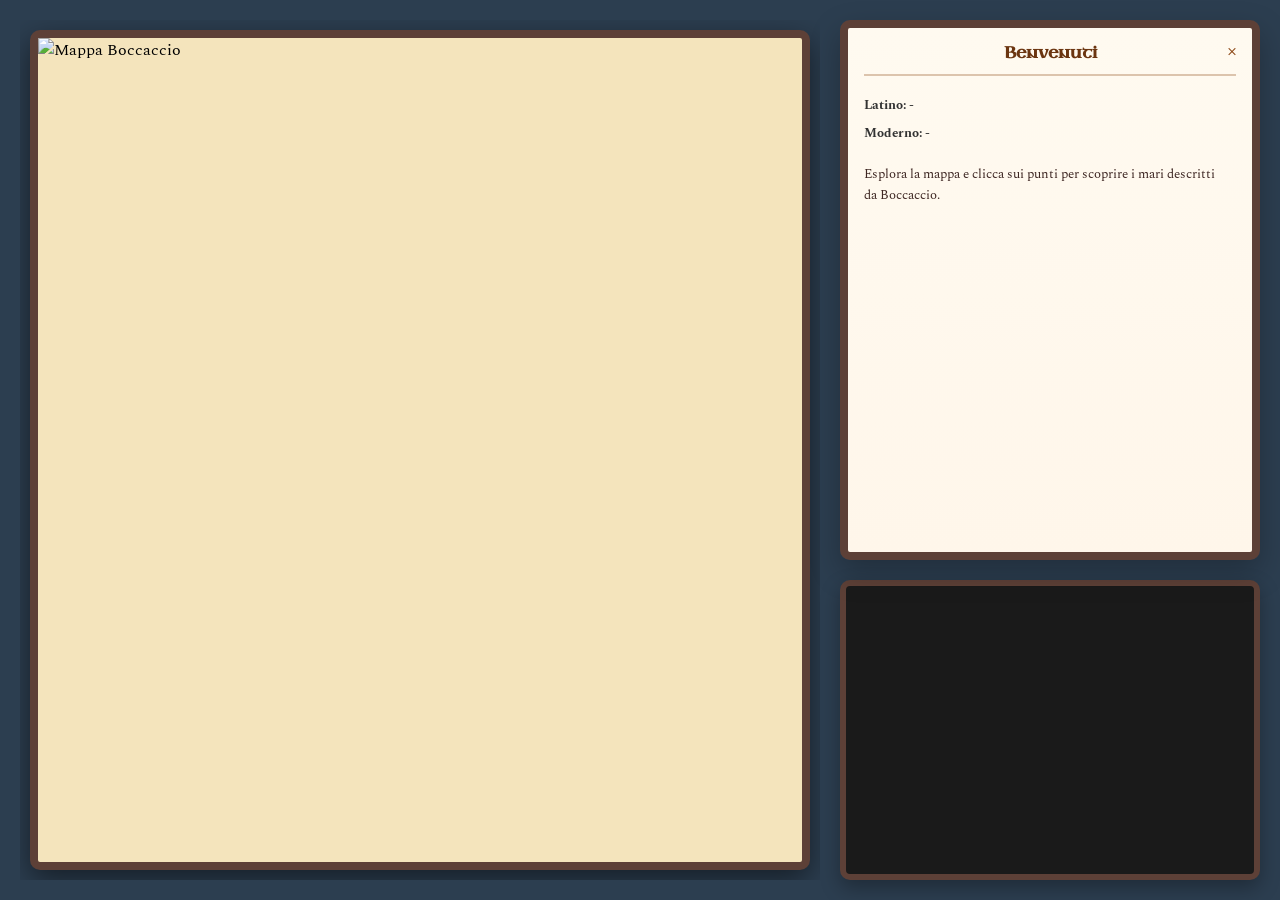
==== index.html @ 7c8deca6 "migliorie estetiche" ====
<!DOCTYPE html>
<html lang="it">
<head>
    <meta charset="UTF-8">
    <title>I Mari di Boccaccio</title>
    <link rel="stylesheet" href="style.css">
    <link rel="stylesheet" href="https://unpkg.com/leaflet@1.9.4/dist/leaflet.css" />
    <script src="https://unpkg.com/leaflet@1.9.4/dist/leaflet.js"></script>
    <script src="https://unpkg.com/@panzoom/panzoom@4.5.1/dist/panzoom.min.js"></script>
    <script src="https://cdnjs.cloudflare.com/ajax/libs/PapaParse/5.3.2/papaparse.min.js"></script>
    <style>
        /* Stile per il tasto torna indietro sopra la mappa */
        #btn-back-map {
            position: absolute;
            top: 20px;
            left: 20px;
            z-index: 100;
            background: linear-gradient(180deg,#8b4513,#6b3510);
            color: white;
            border: 2px solid #f4e4bc;
            padding: 10px 15px;
            cursor: pointer;
            display: none;
            font-family: 'Georgia', serif;
            box-shadow: 0 6px 18px rgba(0,0,0,0.45);
            border-radius: 6px;
        }
        #btn-back-map:hover { background: linear-gradient(180deg,#a0522d,#7a3f16); }
        
        /* Stile per i PIN (punti) sulla mappa */
        .map-pin {
            fill: #ff5a5f;
            stroke: #fff;
            stroke-width: 2;
            cursor: pointer;
            transition: transform 0.18s ease, filter 0.18s ease, stroke-width 0.12s ease;
            transform-box: fill-box;
            transform-origin: center;
            filter: drop-shadow(0 6px 10px rgba(0,0,0,0.35));
        }
        .map-pin:hover {
            transform: translateY(-4px) scale(1.18);
            fill: #ffd166;
            stroke-width: 2.6;
            filter: drop-shadow(0 10px 18px rgba(0,0,0,0.45));
        }
        @keyframes pinPulse {
            0% { transform: scale(1); opacity: 1; }
            70% { transform: scale(1.5); opacity: 0; }
            100% { transform: scale(1.5); opacity: 0; }
        }
        .map-pin.pulse-ring { animation: pinPulse 1.6s ease-out infinite; }

        /* Stile per le aree interne */
        .area-interna {
            fill: rgba(52, 152, 219, 0.28);
            stroke: #1f78b4;
            stroke-width: 1.4;
            cursor: pointer;
            transition: fill 0.18s ease, stroke 0.18s ease;
        }
        .area-interna:hover { fill: rgba(52, 152, 219, 0.6); }

        /* Modal styling: più compatto con testi più piccoli */
        #info-modal .modal-content {
            background: linear-gradient(#fffaf0,#fff6ea);
            border-radius: 10px;
            padding: 14px 16px;
            box-shadow: 0 12px 30px rgba(0,0,0,0.25);
            font-size: 13px;
            line-height: 1.38;
            color: #333;
        }
        #info-modal .modal-content h2 { font-size: 16px; margin: 0 0 6px 0; color:#6b3510; }
        #info-modal .modal-content p { font-size: 13px; margin: 6px 0; }
        #info-modal .pergamena-body p { font-size: 13px; }
        #citazioni-container p { font-size: 13px; }
        .scroll-text { max-height: 240px; overflow-y: auto; padding-right: 6px; }
        .close-x { font-size: 20px; cursor: pointer; color:#8b4513; }
    </style>
</head>
<body>

    <div class="dashboard">
        <div class="left-side">
            <div class="map-container" id="cont-boccaccio">
                <button id="btn-back-map" onclick="tornaAlLivelloPrincipale()">⬅ Torna alla mappa generale</button>
                <div id="scene-boccaccio">
                    <img src="assets/mediterraneo.png" alt="Mappa Boccaccio">
                    <svg id="svg-boccaccio" viewBox="0 0 1000 1000" preserveAspectRatio="none"></svg>
                </div>
            </div>
        </div>

        <div class="right-side">
            <div id="info-modal" class="info-panel active"> <div class="modal-content">
                    <span class="close-x" onclick="chiudiModale()">&times;</span>
                    <h2 id="m-nome">Benvenuti</h2>
                    <div class="pergamena-body">
                        <p id="m-info-extra" style="margin: 5px 0; font-weight: bold; color: #8b4513;"></p>
                        <p style="margin: 5px 0;"><strong>Latino:</strong> <span id="m-lat">-</span></p>
                        <p style="margin: 5px 0;"><strong>Moderno:</strong> <span id="m-mod">-</span></p>
                        
                        <div id="citazioni-container" class="scroll-text">
                            <p id="m-desc">Esplora la mappa e clicca sui punti per scoprire i mari descritti da Boccaccio.</p>
                        </div>
                        
                        <div id="sub-menu-container" style="margin-top:20px; text-align:center;"></div>
                    </div>
                </div>
            </div>

            <div class="modern-map-box">
                <div id="modern-map"></div>
            </div>
        </div>
    </div>

    <script src="script.js"></script>
</body>
</html>
---- style.css ----
/* 1. IMPORTAZIONE FONT E RESET */
@import url('https://fonts.googleapis.com/css2?family=Spectral:ital,wght@0,400;0,700;1,400&family=Uncial+Antiqua&display=swap');

* {
    box-sizing: border-box;
}

body { 
    margin: 0; 
    font-family: 'Spectral', serif; 
    background: #2c3e50; 
    height: 100vh;
    width: 100vw;
    overflow: hidden; 
}

/* 2. LAYOUT PRINCIPALE (DASHBOARD) */
.dashboard { 
    display: flex; 
    width: 100%; 
    height: 100%; 
    padding: 20px; 
    gap: 20px; 
}

/* 3. LATO SINISTRO: MAPPA ANTICA */
.left-side { 
    flex: 1; 
    display: flex;
    justify-content: center; 
    align-items: center; 
    padding: 10px;
    overflow: hidden;
}

.map-container {
    position: relative;
    width: 100%;
    height: 100%;
    max-width: 1000px;
    max-height: 100%;
    display: flex;
    justify-content: center;
    align-items: center;
}

#scene-boccaccio {
    position: relative;
    width: 100%;
    height: 100%;
    aspect-ratio: 1 / 1; 
    border: 8px solid #5d4037; 
    border-radius: 10px;
    box-shadow: 0 10px 30px rgba(0,0,0,0.5);
    background: #f4e4bc;
    
    /* OTTIMIZZAZIONE ZOOM */
    will-change: transform;
    transition: transform 0.6s cubic-bezier(0.25, 1, 0.5, 1) !important;
}

#scene-boccaccio img {
    position: absolute;
    top: 0;
    left: 0;
    width: 100%;
    height: 100%;
    display: block;
    object-fit: fill; 
}

#svg-boccaccio {
    position: absolute;
    top: 0;
    left: 0;
    width: 100%;
    height: 100%;
    z-index: 10;
    pointer-events: auto;
}

/* 4. ELEMENTI MAPPA (PIN E AREE) */
.map-pin {
    fill: #e74c3c;
    stroke: #fff;
    stroke-width: 2;
    cursor: pointer;
    transition: all 0.3s;
}
.map-pin:hover { 
    r: 12; 
    fill: #f1c40f; 
}

.area-interna {
    fill: rgba(52, 152, 219, 0.3);
    stroke: #2980b9;
    stroke-width: 1;
    cursor: pointer;
    transition: all 0.3s;
}
.area-interna:hover { 
    fill: rgba(52, 152, 219, 0.6); 
}

/* Evidenziazione temporanea quando si clicca un Pin Padre */
#area-evidenziata-temp {
    pointer-events: none; /* Non deve bloccare i click */
    animation: pulseArea 2s infinite;
}

@keyframes pulseArea {
    0% { fill: rgba(241, 196, 15, 0.3); }
    50% { fill: rgba(241, 196, 15, 0.5); }
    100% { fill: rgba(241, 196, 15, 0.3); }
}

/* 5. TASTI NAVIGAZIONE MAPPA */
#btn-back-map {
    position: absolute;
    top: 20px;
    left: 20px;
    z-index: 100;
    background: #8b4513;
    color: white;
    border: 2px solid #f4e4bc;
    padding: 10px 15px;
    cursor: pointer;
    display: none;
    font-family: 'Uncial Antiqua', cursive;
    box-shadow: 2px 2px 10px rgba(0,0,0,0.5);
    border-radius: 5px;
    transition: 0.3s;
}
#btn-back-map:hover { background: #a0522d; transform: scale(1.05); }

.btn-esplora {
    padding: 12px 20px;
    background: #2980b9;
    color: white;
    border: none;
    cursor: pointer;
    border-radius: 5px;
    font-weight: bold;
    font-family: 'Spectral', serif;
    box-shadow: 0 4px 6px rgba(0,0,0,0.2);
    transition: 0.3s;
    margin-top: 15px;
}
.btn-esplora:hover {
    background: #3498db;
    transform: scale(1.05);
}

/* 6. LATO DESTRO: INFO + MAPPA MODERNA */
.right-side { 
    width: 420px; 
    display: flex; 
    flex-direction: column; 
    gap: 20px; 
    height: 100%;
}

.info-panel { 
    flex: 1; 
    display: flex; 
    flex-direction: column;
    min-height: 0; 
}

.modal-content { 
    background: #f4e4bc url('https://www.transparenttextures.com/patterns/paper-fibers.png');
    padding: 25px; 
    border: 8px solid #5d4037; 
    border-radius: 10px;
    height: 100%; 
    display: flex; 
    flex-direction: column; 
    position: relative;
    box-shadow: 0 10px 25px rgba(0,0,0,0.4);
}

/* 7. MAPPA MODERNA (FISSA IN BASSO) */
.modern-map-box { 
    height: 300px; 
    width: 100%;
    border: 6px solid #5d4037; 
    border-radius: 10px;
    overflow: hidden;
    box-shadow: 0 8px 20px rgba(0,0,0,0.3);
    flex-shrink: 0; 
    background: #1a1a1a;
}

#modern-map { 
    width: 100% !important; 
    height: 100% !important; 
}

/* 8. ELEMENTI DI TESTO */
#m-nome { 
    font-family: 'Uncial Antiqua', cursive; 
    color: #8b0000; 
    margin: 0 0 10px 0;
    text-align: center;
    border-bottom: 2px solid rgba(139, 69, 19, 0.3);
    padding-bottom: 10px;
    font-size: 1.5em;
}

.pergamena-body {
    flex: 1;
    display: flex;
    flex-direction: column;
    min-height: 0;
}

.scroll-text { 
    flex: 1; 
    overflow-y: auto; 
    padding-right: 15px; 
    margin-top: 10px; 
    font-size: 1.05em; 
    line-height: 1.6;
    color: #3e2723;
}

.scroll-text::-webkit-scrollbar { width: 8px; }
.scroll-text::-webkit-scrollbar-thumb { background: #8b4513; border-radius: 4px; }

.close-x {
    position: absolute;
    top: 10px;
    right: 15px;
    font-size: 30px;
    cursor: pointer;
    color: #8b0000;
    z-index: 20;
}
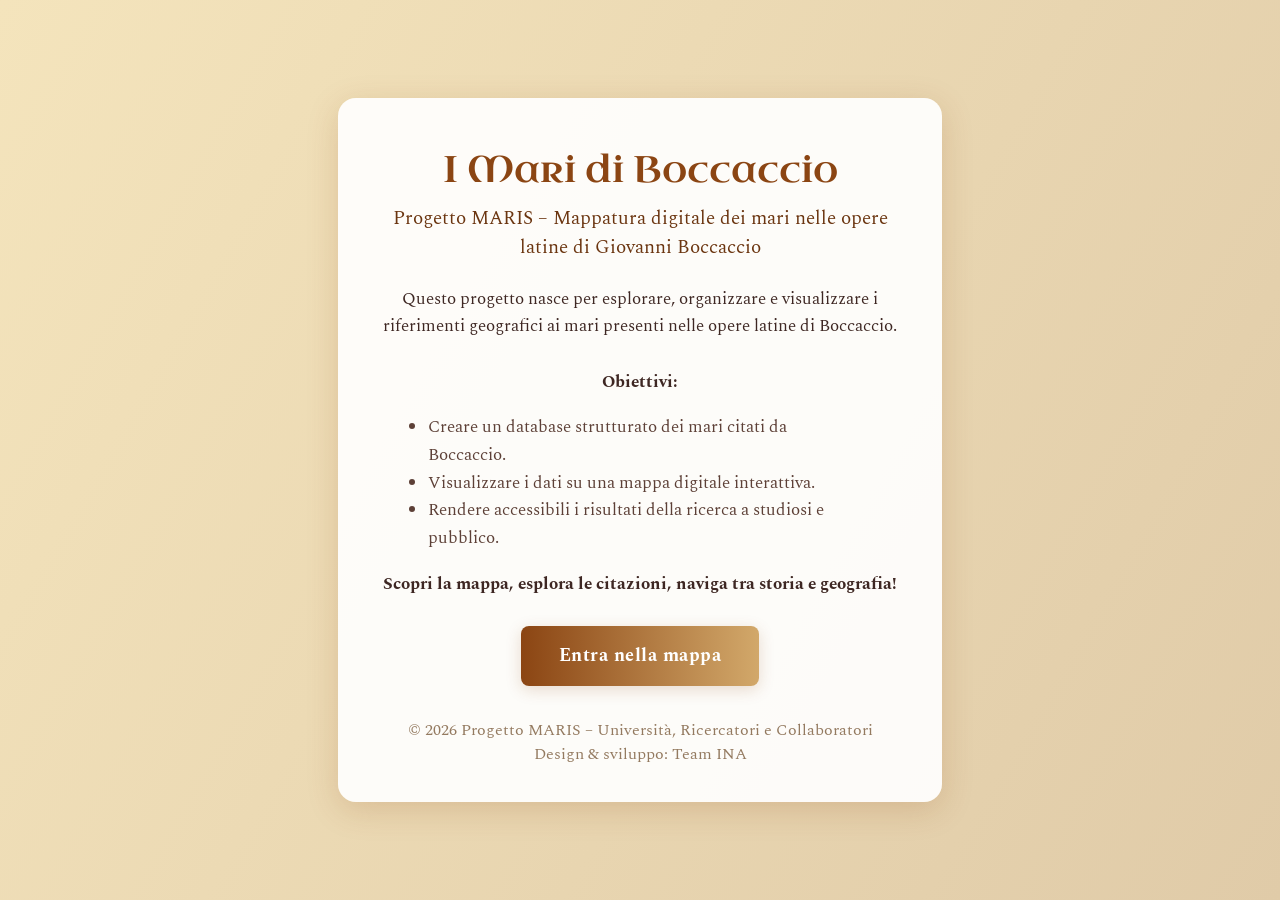
==== commit 0f51218c: "switchato landing e index" ====
--- a/index.html
+++ b/index.html
@@ -2,120 +2,98 @@
 <html lang="it">
 <head>
     <meta charset="UTF-8">
-    <title>I Mari di Boccaccio</title>
-    <link rel="stylesheet" href="style.css">
-    <link rel="stylesheet" href="https://unpkg.com/leaflet@1.9.4/dist/leaflet.css" />
-    <script src="https://unpkg.com/leaflet@1.9.4/dist/leaflet.js"></script>
-    <script src="https://unpkg.com/@panzoom/panzoom@4.5.1/dist/panzoom.min.js"></script>
-    <script src="https://cdnjs.cloudflare.com/ajax/libs/PapaParse/5.3.2/papaparse.min.js"></script>
+    <title>Progetto MARIS – I Mari di Boccaccio</title>
+    <meta name="viewport" content="width=device-width, initial-scale=1.0">
+    <link href="https://fonts.googleapis.com/css2?family=Spectral:wght@700&family=Uncial+Antiqua&display=swap" rel="stylesheet">
     <style>
-        /* Stile per il tasto torna indietro sopra la mappa */
-        #btn-back-map {
-            position: absolute;
-            top: 20px;
-            left: 20px;
-            z-index: 100;
-            background: linear-gradient(180deg,#8b4513,#6b3510);
-            color: white;
-            border: 2px solid #f4e4bc;
-            padding: 10px 15px;
+        body {
+            margin: 0;
+            min-height: 100vh;
+            background: linear-gradient(120deg, #f4e4bc 0%, #e0cba8 100%);
+            font-family: 'Spectral', serif;
+            color: #3e2723;
+            display: flex;
+            flex-direction: column;
+            align-items: center;
+            justify-content: center;
+        }
+        .landing-container {
+            background: rgba(255,255,255,0.92);
+            border-radius: 18px;
+            box-shadow: 0 8px 32px rgba(139,69,19,0.18);
+            padding: 48px 32px 36px 32px;
+            max-width: 540px;
+            text-align: center;
+            margin: 32px 12px;
+        }
+        .landing-title {
+            font-family: 'Uncial Antiqua', cursive;
+            font-size: 2.3em;
+            color: #8b4513;
+            margin-bottom: 10px;
+        }
+        .landing-subtitle {
+            font-size: 1.2em;
+            color: #6b3510;
+            margin-bottom: 24px;
+        }
+        .landing-desc {
+            font-size: 1.08em;
+            margin-bottom: 28px;
+            line-height: 1.6;
+        }
+        .landing-btn {
+            display: inline-block;
+            background: linear-gradient(90deg,#8b4513,#d2a86a);
+            color: #fff;
+            font-family: 'Spectral', serif;
+            font-size: 1.15em;
+            font-weight: bold;
+            padding: 16px 38px;
+            border: none;
+            border-radius: 8px;
+            box-shadow: 0 4px 16px rgba(139,69,19,0.18);
             cursor: pointer;
-            display: none;
-            font-family: 'Georgia', serif;
-            box-shadow: 0 6px 18px rgba(0,0,0,0.45);
-            border-radius: 6px;
+            text-decoration: none;
+            letter-spacing: 0.5px;
+            transition: background 0.2s, transform 0.2s;
         }
-        #btn-back-map:hover { background: linear-gradient(180deg,#a0522d,#7a3f16); }
-        
-        /* Stile per i PIN (punti) sulla mappa */
-        .map-pin {
-            fill: #ff5a5f;
-            stroke: #fff;
-            stroke-width: 2;
-            cursor: pointer;
-            transition: transform 0.18s ease, filter 0.18s ease, stroke-width 0.12s ease;
-            transform-box: fill-box;
-            transform-origin: center;
-            filter: drop-shadow(0 6px 10px rgba(0,0,0,0.35));
+        .landing-btn:hover {
+            background: linear-gradient(90deg,#a0522d,#e1c08a);
+            transform: translateY(-2px) scale(1.04);
         }
-        .map-pin:hover {
-            transform: translateY(-4px) scale(1.18);
-            fill: #ffd166;
-            stroke-width: 2.6;
-            filter: drop-shadow(0 10px 18px rgba(0,0,0,0.45));
+        .landing-credits {
+            margin-top: 32px;
+            font-size: 0.98em;
+            color: #7a5a3a;
+            opacity: 0.8;
         }
-        @keyframes pinPulse {
-            0% { transform: scale(1); opacity: 1; }
-            70% { transform: scale(1.5); opacity: 0; }
-            100% { transform: scale(1.5); opacity: 0; }
+        @media (max-width: 600px) {
+            .landing-container { padding: 22px 4vw 18px 4vw; }
+            .landing-title { font-size: 1.3em; }
+            .landing-btn { font-size: 1em; padding: 12px 18px; }
         }
-        .map-pin.pulse-ring { animation: pinPulse 1.6s ease-out infinite; }
-
-        /* Stile per le aree interne */
-        .area-interna {
-            fill: rgba(52, 152, 219, 0.28);
-            stroke: #1f78b4;
-            stroke-width: 1.4;
-            cursor: pointer;
-            transition: fill 0.18s ease, stroke 0.18s ease;
-        }
-        .area-interna:hover { fill: rgba(52, 152, 219, 0.6); }
-
-        /* Modal styling: più compatto con testi più piccoli */
-        #info-modal .modal-content {
-            background: linear-gradient(#fffaf0,#fff6ea);
-            border-radius: 10px;
-            padding: 14px 16px;
-            box-shadow: 0 12px 30px rgba(0,0,0,0.25);
-            font-size: 13px;
-            line-height: 1.38;
-            color: #333;
-        }
-        #info-modal .modal-content h2 { font-size: 16px; margin: 0 0 6px 0; color:#6b3510; }
-        #info-modal .modal-content p { font-size: 13px; margin: 6px 0; }
-        #info-modal .pergamena-body p { font-size: 13px; }
-        #citazioni-container p { font-size: 13px; }
-        .scroll-text { max-height: 240px; overflow-y: auto; padding-right: 6px; }
-        .close-x { font-size: 20px; cursor: pointer; color:#8b4513; }
     </style>
 </head>
 <body>
-
-    <div class="dashboard">
-        <div class="left-side">
-            <div class="map-container" id="cont-boccaccio">
-                <button id="btn-back-map" onclick="tornaAlLivelloPrincipale()">⬅ Torna alla mappa generale</button>
-                <div id="scene-boccaccio">
-                    <img src="assets/mediterraneo.png" alt="Mappa Boccaccio">
-                    <svg id="svg-boccaccio" viewBox="0 0 1000 1000" preserveAspectRatio="none"></svg>
-                </div>
-            </div>
+    <div class="landing-container">
+        <div class="landing-title">I Mari di Boccaccio</div>
+        <div class="landing-subtitle">Progetto MARIS – Mappatura digitale dei mari nelle opere latine di Giovanni Boccaccio</div>
+        <div class="landing-desc">
+            Questo progetto nasce per esplorare, organizzare e visualizzare i riferimenti geografici ai mari presenti nelle opere latine di Boccaccio.<br><br>
+            <b>Obiettivi:</b><br>
+            <ul style="text-align:left; margin: 18px auto 18px 18px; max-width: 420px; color:#5d4037;">
+                <li>Creare un database strutturato dei mari citati da Boccaccio.</li>
+                <li>Visualizzare i dati su una mappa digitale interattiva.</li>
+                <li>Rendere accessibili i risultati della ricerca a studiosi e pubblico.</li>
+            </ul>
+            <b>Scopri la mappa, esplora le citazioni, naviga tra storia e geografia!</b>
         </div>
-
-        <div class="right-side">
-            <div id="info-modal" class="info-panel active"> <div class="modal-content">
-                    <span class="close-x" onclick="chiudiModale()">&times;</span>
-                    <h2 id="m-nome">Benvenuti</h2>
-                    <div class="pergamena-body">
-                        <p id="m-info-extra" style="margin: 5px 0; font-weight: bold; color: #8b4513;"></p>
-                        <p style="margin: 5px 0;"><strong>Latino:</strong> <span id="m-lat">-</span></p>
-                        <p style="margin: 5px 0;"><strong>Moderno:</strong> <span id="m-mod">-</span></p>
-                        
-                        <div id="citazioni-container" class="scroll-text">
-                            <p id="m-desc">Esplora la mappa e clicca sui punti per scoprire i mari descritti da Boccaccio.</p>
-                        </div>
-                        
-                        <div id="sub-menu-container" style="margin-top:20px; text-align:center;"></div>
-                    </div>
-                </div>
-            </div>
-
-            <div class="modern-map-box">
-                <div id="modern-map"></div>
-            </div>
+        <a class="landing-btn" href="mappa.html">Entra nella mappa</a>
+        <div class="landing-credits">
+            © 2026 Progetto MARIS – Università, Ricercatori e Collaboratori<br>
+            Design &amp; sviluppo: Team INA
         </div>
     </div>
-
-    <script src="script.js"></script>
 </body>
-</html>+</html>
